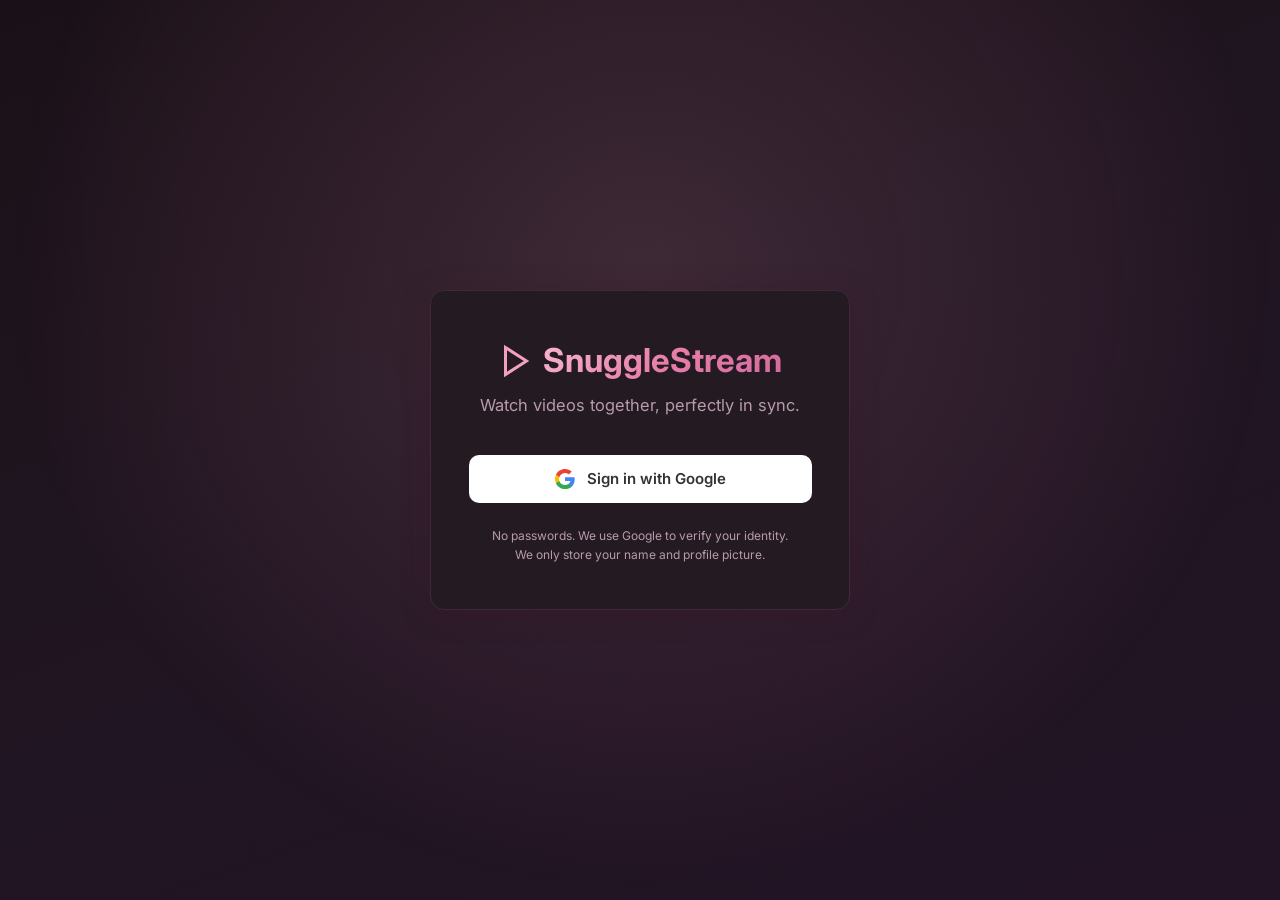
==== templates/login.html @ cc37c567 "added cute animation to background" ====
<!DOCTYPE html>
<html lang="en">
<head>
    <meta charset="UTF-8">
    <meta name="viewport" content="width=device-width, initial-scale=1.0">
    <title>SnuggleStream — Sign In</title>
    <meta name="description" content="Sign in to SnuggleStream to create or join watch parties. Watch videos together with friends, perfectly in sync.">
    <meta name="robots" content="noindex, nofollow">
    <link rel="stylesheet" href="/static/css/style.css">
    <link rel="preconnect" href="https://fonts.googleapis.com">
    <link href="https://fonts.googleapis.com/css2?family=Inter:wght@400;500;600;700&display=swap" rel="stylesheet">
</head>
<body>
    <script src="/static/js/particles.js" defer></script>
    <div class="app">
        <div class="login-wrapper">
            <div class="login-card">
                <div class="logo" style="justify-content: center; margin-bottom: .5rem;">
                    <svg class="logo-icon" viewBox="0 0 24 24" fill="none" stroke="currentColor" stroke-width="2">
                        <polygon points="5 3 19 12 5 21 5 3"></polygon>
                    </svg>
                    <h1>SnuggleStream</h1>
                </div>
                <p class="tagline" style="text-align:center; margin-bottom: 2.5rem;">Watch videos together, perfectly in sync.</p>

                <a href="/auth/login" class="google-btn">
                    <svg viewBox="0 0 24 24" width="22" height="22">
                        <path d="M22.56 12.25c0-.78-.07-1.53-.2-2.25H12v4.26h5.92a5.06 5.06 0 0 1-2.2 3.32v2.77h3.57c2.08-1.92 3.28-4.74 3.28-8.1z" fill="#4285F4"/>
                        <path d="M12 23c2.97 0 5.46-.98 7.28-2.66l-3.57-2.77c-.98.66-2.23 1.06-3.71 1.06-2.86 0-5.29-1.93-6.16-4.53H2.18v2.84C3.99 20.53 7.7 23 12 23z" fill="#34A853"/>
                        <path d="M5.84 14.09c-.22-.66-.35-1.36-.35-2.09s.13-1.43.35-2.09V7.07H2.18C1.43 8.55 1 10.22 1 12s.43 3.45 1.18 4.93l2.85-2.22.81-.62z" fill="#FBBC05"/>
                        <path d="M12 5.38c1.62 0 3.06.56 4.21 1.64l3.15-3.15C17.45 2.09 14.97 1 12 1 7.7 1 3.99 3.47 2.18 7.07l3.66 2.84c.87-2.6 3.3-4.53 6.16-4.53z" fill="#EA4335"/>
                    </svg>
                    <span>Sign in with Google</span>
                </a>

                <p class="login-note">No passwords. We use Google to verify your identity.<br>We only store your name and profile picture.</p>
            </div>
        </div>
    </div>
</body>
</html>
---- static/css/style.css ----
/* ============================================
   SnuggleStream — Global Styles
   ============================================ */
:root {
    --bg:        #1a1118;
    --bg-card:   #241a22;
    --bg-input:  #1e1319;
    --surface:   #2e2129;
    --border:    #3d2a38;
    --text:      #f5eaf0;
    --text-dim:  #b89aad;
    --primary:   #f2a0bf;
    --primary-h: #f7b8d0;
    --accent:    #e87faa;
    --green:     #8edfa8;
    --red:       #f06f7e;
    --radius:    14px;
    --radius-sm: 10px;
    --font:      'Inter', -apple-system, BlinkMacSystemFont, sans-serif;
    --shadow:    0 4px 28px rgba(60,20,40,.4);
}

*, *::before, *::after {
    box-sizing: border-box;
    margin: 0;
    padding: 0;
}

html {
    font-size: 15px;
    scroll-behavior: smooth;
}

body {
    font-family: var(--font);
    background: linear-gradient(160deg, #1a1118 0%, #1f1520 40%, #221425 100%);
    color: var(--text);
    min-height: 100vh;
    line-height: 1.5;
    overflow-x: hidden;
}

.container {
    max-width: 1100px;
    margin: 0 auto;
    padding: 0 1.5rem;
}

a { color: var(--primary-h); text-decoration: none; }
a:hover { text-decoration: underline; }

.app { position: relative; z-index: 1; }

/* ============================================
   Hero
   ============================================ */
.hero {
    position: relative;
    padding: 4rem 0 2.5rem;
    text-align: center;
    overflow: hidden;
}
.hero-bg {
    position: absolute; inset: 0;
    background: radial-gradient(ellipse at 50% 0%, rgba(242,160,191,.2) 0%, rgba(232,127,170,.08) 40%, transparent 70%);
    pointer-events: none;
}
.logo {
    display: flex;
    align-items: center;
    justify-content: center;
    gap: .6rem;
}
.logo-icon {
    width: 36px; height: 36px;
    color: var(--primary);
}
.logo-kitty {
    width: 48px; height: 48px;
    image-rendering: pixelated;
}
.logo-kitty-sm {
    width: 26px; height: 26px;
    image-rendering: pixelated;
}
.logo h1 {
    font-size: 2.2rem;
    font-weight: 700;
    background: linear-gradient(135deg, #f7b8d0, #e87faa, #d4689e);
    -webkit-background-clip: text;
    -webkit-text-fill-color: transparent;
}
.tagline {
    margin-top: .5rem;
    color: var(--text-dim);
    font-size: 1.1rem;
}

/* ============================================
   Cards Grid
   ============================================ */
.main-content {
    padding-bottom: 4rem;
}
.cards-grid {
    display: grid;
    grid-template-columns: 1fr 1fr;
    gap: 2rem;
    margin-top: 1rem;
}
@media (max-width: 768px) {
    .cards-grid { grid-template-columns: 1fr; }
}

.card {
    background: var(--bg-card);
    border: 1px solid var(--border);
    border-radius: var(--radius);
    padding: 2rem;
    box-shadow: var(--shadow);
    transition: border-color .2s;
}
.card {
    transition: border-color .2s, box-shadow .2s;
}
.card:hover {
    border-color: var(--primary);
    box-shadow: 0 4px 24px rgba(242,160,191,.1);
}
.card-header {
    display: flex;
    align-items: center;
    gap: .6rem;
    margin-bottom: .5rem;
}
.card-icon { width: 28px; height: 28px; color: var(--primary); }
.card-header h2 { font-size: 1.35rem; font-weight: 600; }
.card-desc { color: var(--text-dim); margin-bottom: 1.5rem; font-size: .92rem; }

/* ============================================
   Forms
   ============================================ */
.form-group {
    margin-bottom: 1.2rem;
}
.form-group label {
    display: block;
    font-size: .82rem;
    font-weight: 500;
    color: var(--text-dim);
    margin-bottom: .35rem;
    text-transform: uppercase;
    letter-spacing: .04em;
}
.form-group label.toggle-label {
    display: inline-flex;
    text-transform: none;
    letter-spacing: normal;
    font-size: inherit;
    color: inherit;
    margin-bottom: 0;
}
input[type="text"],
input[type="url"],
input[type="number"],
select {
    width: 100%;
    padding: .7rem 1rem;
    background: var(--bg-input);
    border: 1px solid var(--border);
    border-radius: var(--radius-sm);
    color: var(--text);
    font-family: var(--font);
    font-size: .95rem;
    outline: none;
    transition: border-color .2s;
}
input:focus, select:focus {
    border-color: var(--primary);
    box-shadow: 0 0 0 3px rgba(242,160,191,.2);
}
.hint {
    display: block;
    font-size: .78rem;
    color: var(--text-dim);
    margin-top: .3rem;
}

/* Toggle switch */
.toggle-group { margin-bottom: 1.2rem; margin-top: .2rem; }
.toggle-label {
    display: inline-flex;
    align-items: center;
    gap: .7rem;
    cursor: pointer;
    user-select: none;
}
.toggle-label input { display: none; }
.toggle-switch {
    position: relative;
    width: 40px;
    height: 22px;
    background: rgba(184, 154, 173, .35);
    border: 1px solid rgba(184, 154, 173, .45);
    border-radius: 999px;
    transition: background .25s, border-color .25s;
    flex-shrink: 0;
}
.toggle-switch::after {
    content: "";
    position: absolute;
    top: 3px;
    left: 3px;
    width: 16px;
    height: 16px;
    background: var(--text-dim);
    border-radius: 50%;
    transition: transform .25s, background .25s;
}
.toggle-label input:checked + .toggle-switch {
    background: var(--primary);
}
.toggle-label input:checked + .toggle-switch::after {
    transform: translateX(18px);
    background: var(--bg);
}
.toggle-text {
    font-size: .92rem;
    font-weight: 500;
    color: var(--text);
}
.toggle-group .hint {
    margin-left: calc(40px + .6rem);
}

/* Help tooltip */
.help-wrap {
    position: relative;
    display: inline-flex;
    align-items: center;
    gap: .45rem;
}
.help-icon {
    display: inline-flex;
    align-items: center;
    justify-content: center;
    margin-left: .3rem;
    width: 16px;
    min-width: 16px;
    height: 16px;
    border: 1.5px solid var(--primary);
    border-radius: 4px;
    background: transparent;
    color: #fff;
    font-size: .6rem;
    font-weight: 700;
    line-height: 1;
    cursor: help;
    flex-shrink: 0;
    transition: background .2s;
    position: relative;
    top: -1px;
    text-align: center;
    padding: 0;
    vertical-align: middle;
}
.help-icon:hover {
    background: rgba(242,160,191,.15);
}
.help-icon {
    position: relative;
}
.help-tip {
    position: absolute;
    left: calc(100% + 8px);
    top: 50%;
    transform: translateY(-50%) scale(.95);
    background: rgba(36, 26, 34, 0.70);
    backdrop-filter: blur(12px);
    -webkit-backdrop-filter: blur(12px);
    color: var(--text);
    font-size: .78rem;
    font-weight: 400;
    text-transform: none;
    letter-spacing: normal;
    line-height: 1.4;
    padding: .5rem .7rem;
    border-radius: var(--radius-sm);
    border: 1px solid var(--border);
    white-space: nowrap;
    z-index: 100;
    pointer-events: none;
    opacity: 0;
    visibility: hidden;
    transition: opacity .25s ease, transform .25s ease, visibility .25s;
}
.help-icon:hover .help-tip {
    opacity: 1;
    visibility: visible;
    transform: translateY(-50%) scale(1);
}
@media (max-width: 768px) {
    .help-tip {
        left: 0;
        top: calc(100% + 6px);
        transform: translateY(0) scale(.95);
        white-space: normal;
        min-width: 180px;
    }
    .help-icon:hover .help-tip {
        transform: translateY(0) scale(1);
    }
}

/* Source tabs */
.source-tabs, .source-tabs-room {
    display: flex;
    gap: .4rem;
}
.tab {
    flex: 1;
    padding: .55rem .8rem;
    border: 1px solid var(--border);
    border-radius: var(--radius-sm);
    background: transparent;
    color: var(--text-dim);
    font-family: var(--font);
    font-size: .85rem;
    cursor: pointer;
    transition: all .2s;
}
.tab:hover { border-color: var(--primary); color: var(--text); }
.tab.active {
    background: var(--primary);
    border-color: var(--primary);
    color: #fff;
}

/* File drop */
.file-drop {
    border: 2px dashed var(--border);
    border-radius: var(--radius-sm);
    padding: 2rem 1rem;
    text-align: center;
    cursor: pointer;
    transition: border-color .2s, background .2s;
}
.file-drop:hover, .file-drop.dragover {
    border-color: var(--primary);
    background: rgba(242,160,191,.06);
}
.file-drop svg { width: 36px; height: 36px; color: var(--text-dim); margin-bottom: .5rem; }
.file-drop .link { color: var(--primary-h); cursor: pointer; }
.file-info {
    padding: .6rem; background: var(--surface); border-radius: var(--radius-sm);
    font-size: .85rem; margin-top: .5rem;
}

/* Screen share info (home page) */
.screen-share-info {
    display: flex;
    align-items: center;
    gap: .8rem;
    padding: 1rem;
    background: var(--surface);
    border-radius: var(--radius-sm);
    border: 1px solid var(--border);
    color: var(--text-dim);
    font-size: .88rem;
    line-height: 1.5;
}
.screen-share-info svg {
    color: var(--primary);
    flex-shrink: 0;
}

/* Screen share buttons (room page) */
.screen-share-panel {
    display: flex;
    align-items: center;
    gap: .5rem;
}
.btn-screen {
    background: var(--primary);
    color: #fff;
}
.btn-screen:hover {
    filter: brightness(1.15);
}
.btn-stop-screen {
    background: var(--red);
    color: #fff;
}
.btn-stop-screen:hover {
    filter: brightness(1.15);
}

/* ============================================
   Buttons
   ============================================ */
.btn {
    display: inline-flex;
    align-items: center;
    gap: .5rem;
    padding: .75rem 1.5rem;
    border: none;
    border-radius: var(--radius-sm);
    font-family: var(--font);
    font-size: .95rem;
    font-weight: 600;
    cursor: pointer;
    transition: all .2s;
}
.btn svg { width: 18px; height: 18px; }
.btn-primary {
    width: 100%;
    justify-content: center;
    background: linear-gradient(135deg, #f2a0bf, #e87faa, #d4689e);
    color: #fff;
}
.btn-primary:hover { filter: brightness(1.15); transform: translateY(-1px); }
.btn-secondary {
    width: 100%;
    justify-content: center;
    background: var(--surface);
    color: var(--text);
    border: 1px solid var(--border);
}
.btn-secondary:hover { border-color: var(--primary); background: rgba(242,160,191,.1); }
.btn-sm {
    padding: .5rem 1rem;
    font-size: .85rem;
    border-radius: var(--radius-sm);
    background: var(--primary);
    color: #fff;
    flex-shrink: 0;
}
.btn-sm:hover { filter: brightness(1.15); }

/* ============================================
   Active Rooms List
   ============================================ */
.active-rooms {
    margin-top: 2rem;
    border-top: 1px solid var(--border);
    padding-top: 1.2rem;
}
.active-rooms h3 { font-size: .95rem; color: var(--text-dim); margin-bottom: .8rem; }
.active-rooms ul { list-style: none; }
.active-rooms li {
    display: flex;
    align-items: center;
    justify-content: space-between;
    padding: .65rem .8rem;
    background: var(--surface);
    border-radius: var(--radius-sm);
    margin-bottom: .5rem;
    cursor: pointer;
    transition: background .2s;
}
.active-rooms li:hover { background: rgba(242,160,191,.1); }
.room-li-name { font-weight: 500; }
.room-li-meta {
    display: flex; align-items: center; gap: .5rem;
    font-size: .82rem; color: var(--text-dim);
}
.room-li-viewers { color: var(--green); }

/* ============================================
   Footer
   ============================================ */
.footer {
    text-align: center;
    padding: 2rem 0;
    color: var(--text-dim);
    font-size: .85rem;
    border-top: 1px solid var(--border);
}
.footer-row {
    display: flex;
    align-items: center;
    justify-content: space-between;
    gap: 1.5rem;
    flex-wrap: wrap;
}
.footer-link {
    color: var(--text-dim);
    text-decoration: none;
    font-size: .8rem;
    opacity: .7;
    transition: opacity .2s;
}
.footer-link:hover { opacity: 1; }
.footer-row nav {
    display: flex;
    gap: .8rem;
}

/* TOS page */
.hero-sm { padding: 1.2rem 0; }
.hero-sm h1 { font-size: 1.3rem; }
.tos-content { max-width: 740px; padding: 2rem 1.5rem 3rem; }
.tos-content h2 { font-size: 1.6rem; margin-bottom: .3rem; color: var(--text); }
.tos-content h3 { font-size: 1.1rem; margin: 1.8rem 0 .5rem; color: var(--primary); }
.tos-content p { color: var(--text-dim); line-height: 1.7; margin-bottom: .8rem; }
.tos-content ul { color: var(--text-dim); line-height: 1.7; margin: .5rem 0 1rem 1.5rem; }
.tos-content li { margin-bottom: .5rem; }
.tos-updated { font-size: .82rem; opacity: .6; margin-bottom: 1.5rem; }
.tos-back { margin-top: 2.5rem; }
.tos-back a { color: var(--primary); text-decoration: none; }
.tos-back a:hover { text-decoration: underline; }

/* ============================================
   Overlay / Spinner
   ============================================ */
.overlay {
    position: fixed; inset: 0;
    background: rgba(26,17,24,.88);
    display: flex; flex-direction: column;
    align-items: center; justify-content: center;
    z-index: 1000;
}
.spinner {
    width: 44px; height: 44px;
    border: 3px solid var(--border);
    border-top-color: var(--primary);
    border-radius: 50%;
    animation: spin .8s linear infinite;
}
@keyframes spin { to { transform: rotate(360deg); } }
.overlay p { margin-top: 1rem; color: var(--text-dim); }

/* Video loading spinner (in-player) */
.video-loading {
    position: absolute;
    inset: 0;
    display: flex;
    flex-direction: column;
    align-items: center;
    justify-content: center;
    background: var(--bg);
    z-index: 5;
}
.video-loading p {
    margin-top: .75rem;
    color: var(--text-dim);
    font-size: .9rem;
}

/* ============================================
   Room Layout
   ============================================ */
.room-body { overflow: hidden; }
.room-app {
    display: flex;
    flex-direction: column;
    height: 100vh;
    position: relative;
    z-index: 1;
}

/* Room header */
.room-header {
    display: flex;
    align-items: center;
    padding: .6rem 1.2rem;
    background: var(--bg-card);
    border-bottom: 1px solid var(--border);
    gap: 1rem;
    flex-shrink: 0;
}
.room-logo {
    display: flex; align-items: center; gap: .4rem;
    font-weight: 700; font-size: 1rem;
    color: var(--text); text-decoration: none;
}
.room-logo .logo-icon { width: 22px; height: 22px; color: var(--primary); }
.room-info { flex: 1; display: flex; align-items: center; gap: .6rem; }
.room-name { font-weight: 600; font-size: .95rem; }
.room-code-badge {
    padding: .2rem .6rem;
    background: var(--primary);
    color: #fff;
    border-radius: 4px;
    font-size: .75rem;
    font-weight: 700;
    letter-spacing: .12em;
    cursor: pointer;
    transition: filter .2s;
}
.room-code-badge:hover { filter: brightness(1.2); }
.room-viewers {
    display: flex; align-items: center; gap: .3rem;
    color: var(--green); font-weight: 600; font-size: .9rem;
}
.room-viewers svg { width: 18px; height: 18px; }

/* Room Main */
.room-main {
    display: flex;
    flex: 1;
    overflow: hidden;
}
.video-section {
    flex: 1;
    display: flex;
    flex-direction: column;
    overflow-y: auto;
}

/* Video Container */
.video-container {
    position: relative;
    background: #000;
    aspect-ratio: 16/9;
    max-height: 70vh;
    width: 100%;
    display: flex;
    align-items: center;
    justify-content: center;
}
.video-container video {
    width: 100%;
    height: 100%;
    object-fit: contain;
    display: block;
}
.video-empty {
    text-align: center; color: var(--text-dim);
    display: flex; flex-direction: column;
    align-items: center; gap: .6rem;
}
.video-empty svg { width: 52px; height: 52px; opacity: .4; }
.video-empty h3 { font-size: 1.1rem; color: var(--text); }

/* Video Controls */
.video-controls {
    background: var(--bg-card);
    border-top: 1px solid var(--border);
    padding: .4rem 1rem .6rem;
}
.progress-bar {
    position: relative;
    height: 6px;
    background: var(--surface);
    border-radius: 3px;
    cursor: pointer;
    margin-bottom: .5rem;
}
.progress-bar:hover { height: 10px; margin-bottom: .3rem; }
.progress-buffered {
    position: absolute; top: 0; left: 0; height: 100%;
    background: rgba(255,255,255,.08);
    border-radius: 3px;
    pointer-events: none;
}
.progress-filled {
    position: absolute; top: 0; left: 0; height: 100%;
    background: var(--primary);
    border-radius: 3px;
    pointer-events: none;
    width: 0%;
}
.progress-thumb {
    position: absolute; top: 50%;
    width: 14px; height: 14px;
    background: #fff;
    border-radius: 50%;
    transform: translate(-50%, -50%);
    pointer-events: none;
    opacity: 0;
    transition: opacity .15s;
    left: 0%;
}
.progress-bar:hover .progress-thumb { opacity: 1; }
.controls-row {
    display: flex; align-items: center; justify-content: space-between;
}
.controls-left, .controls-right {
    display: flex; align-items: center; gap: .5rem;
}
.ctrl-btn {
    width: 36px; height: 36px;
    display: flex; align-items: center; justify-content: center;
    background: transparent;
    border: none;
    color: var(--text);
    cursor: pointer;
    border-radius: 6px;
    transition: background .15s;
}
.ctrl-btn:hover { background: var(--surface); }
.ctrl-btn svg { width: 20px; height: 20px; }
.volume-group {
    display: flex; align-items: center;
}
.volume-slider {
    width: 80px; accent-color: var(--primary);
}
.time-display {
    font-size: .82rem;
    color: var(--text-dim);
    font-variant-numeric: tabular-nums;
    min-width: 100px;
}
.rate-select {
    width: auto; padding: .3rem .5rem;
    font-size: .82rem; background: var(--surface);
    border: 1px solid var(--border);
    color: var(--text);
}

/* Quality selector */
.quality-selector {
    position: relative;
    display: inline-block;
}
.quality-btn {
    font-size: .75rem;
    font-weight: 600;
    letter-spacing: .03em;
    min-width: 48px;
}
.quality-btn span {
    pointer-events: none;
}
.quality-menu {
    position: absolute;
    bottom: 100%;
    right: 0;
    margin-bottom: 6px;
    background: var(--bg-card);
    border: 1px solid var(--border);
    border-radius: var(--radius-sm);
    overflow: hidden;
    min-width: 90px;
    z-index: 50;
    box-shadow: var(--shadow);
}
.quality-item {
    display: block;
    width: 100%;
    padding: .45rem .8rem;
    font-size: .82rem;
    color: var(--text);
    background: none;
    border: none;
    cursor: pointer;
    text-align: left;
    font-family: var(--font);
}
.quality-item:hover {
    background: var(--surface);
}
.quality-item.active {
    color: var(--primary);
    font-weight: 600;
}

/* Stream settings (cogwheel) */
.stream-settings {
    position: relative;
    display: inline-block;
}
.stream-settings-menu {
    position: absolute;
    bottom: 100%;
    right: 0;
    margin-bottom: 6px;
    background: rgba(36, 26, 34, .92);
    backdrop-filter: blur(12px);
    -webkit-backdrop-filter: blur(12px);
    border: 1px solid var(--border);
    border-radius: var(--radius-sm);
    min-width: 170px;
    z-index: 55;
    box-shadow: var(--shadow);
    padding: .35rem 0;
}
.settings-section {
    padding: .25rem 0;
}
.settings-section + .settings-section {
    border-top: 1px solid var(--border);
}
.settings-label {
    padding: .3rem .8rem;
    font-size: .7rem;
    font-weight: 600;
    color: var(--text-dim);
    text-transform: uppercase;
    letter-spacing: .05em;
}
.settings-item {
    display: block;
    width: 100%;
    padding: .4rem .8rem;
    font-size: .82rem;
    color: var(--text);
    background: none;
    border: none;
    cursor: pointer;
    text-align: left;
    font-family: var(--font);
}
.settings-item:hover {
    background: var(--surface);
}
.settings-item.active {
    color: var(--primary);
    font-weight: 600;
}

/* Source panel in room */
.source-panel-room {
    padding: .8rem 1rem;
    background: var(--bg-card);
    border-top: 1px solid var(--border);
}
.source-tabs-room { margin-bottom: .6rem; }
.source-input {
    display: flex; gap: .5rem; align-items: center;
}
.source-input input[type="url"] {
    flex: 1;
}
.file-drop-sm {
    flex: 1;
    padding: .6rem 1rem;
    border: 1px dashed var(--border);
    border-radius: var(--radius-sm);
    text-align: center;
    font-size: .85rem;
    color: var(--text-dim);
    cursor: pointer;
    transition: border-color .2s;
}
.file-drop-sm:hover { border-color: var(--primary); }
.file-drop-sm .link { color: var(--primary-h); cursor: pointer; }
.upload-progress {
    display: flex; align-items: center; gap: .5rem; margin-top: .5rem;
}
.upload-bar {
    flex: 1; height: 6px; background: var(--surface); border-radius: 3px; overflow: hidden;
}
.upload-bar-fill {
    height: 100%; width: 0%; background: var(--primary); transition: width .3s;
}

/* ============================================
   Chat Sidebar
   ============================================ */
.chat-sidebar {
    width: 320px;
    min-width: 280px;
    display: flex;
    flex-direction: column;
    background: var(--bg-card);
    border-left: 1px solid var(--border);
}
.chat-header {
    padding: .75rem 1rem;
    border-bottom: 1px solid var(--border);
}
.chat-header h3 { font-size: .95rem; font-weight: 600; }
.chat-messages {
    flex: 1;
    overflow-y: auto;
    padding: .75rem;
    display: flex;
    flex-direction: column;
    gap: .5rem;
}
.chat-system {
    text-align: center;
    font-size: .8rem;
    color: var(--text-dim);
    padding: .4rem;
    background: var(--surface);
    border-radius: var(--radius-sm);
}
.chat-msg {
    display: flex; flex-direction: column;
}
.chat-msg-name {
    font-size: .75rem;
    font-weight: 600;
    color: var(--primary-h);
    margin-bottom: .1rem;
}
.chat-msg-text {
    font-size: .88rem;
    word-wrap: break-word;
    overflow-wrap: break-word;
}
.chat-msg-event {
    text-align: center;
    font-size: .78rem;
    color: var(--text-dim);
    font-style: italic;
}
.chat-form {
    padding: .6rem .75rem;
    border-top: 1px solid var(--border);
    display: flex;
    flex-direction: column;
    gap: .4rem;
}
.chat-nickname {
    padding: .4rem .6rem !important;
    font-size: .82rem !important;
}
.chat-input-row {
    display: flex; gap: .4rem;
}
.chat-input-row input {
    flex: 1;
    padding: .55rem .8rem;
    background: var(--bg-input);
    border: 1px solid var(--border);
    border-radius: var(--radius-sm);
    color: var(--text);
    font-family: var(--font);
    font-size: .88rem;
    outline: none;
}
.chat-input-row input:focus { border-color: var(--primary); }
.btn-send {
    padding: .55rem .7rem;
    background: var(--primary);
}
.btn-send svg { width: 16px; height: 16px; }
.btn-gif {
    padding: .4rem .55rem;
    background: transparent;
    border: 1px solid var(--border);
    color: var(--text-dim);
    font-size: .7rem;
    font-weight: 700;
    letter-spacing: .02em;
    border-radius: var(--radius-sm);
    cursor: pointer;
    line-height: 1;
    transition: border-color .15s, color .15s;
}
.btn-gif:hover, .btn-gif.active {
    border-color: var(--primary);
    color: var(--primary);
}

/* GIF Picker */
.gif-picker {
    border-top: 1px solid var(--border);
    background: var(--bg-card);
    display: flex;
    flex-direction: column;
    max-height: 320px;
}
.gif-picker-header {
    display: flex;
    gap: .4rem;
    padding: .5rem .75rem;
    border-bottom: 1px solid var(--border);
}
.gif-picker-header input {
    flex: 1;
    padding: .4rem .6rem;
    background: var(--bg-input);
    border: 1px solid var(--border);
    border-radius: var(--radius-sm);
    color: var(--text);
    font-family: var(--font);
    font-size: .82rem;
    outline: none;
}
.gif-picker-header input:focus { border-color: var(--primary); }
.gif-picker-close {
    background: none;
    border: none;
    color: var(--text-dim);
    font-size: 1.2rem;
    cursor: pointer;
    padding: 0 .3rem;
    line-height: 1;
}
.gif-picker-close:hover { color: var(--text); }
.gif-picker-grid {
    flex: 1;
    overflow-y: auto;
    padding: .5rem;
    display: grid;
    grid-template-columns: repeat(2, 1fr);
    gap: .4rem;
    min-height: 100px;
}
.gif-picker-hint {
    grid-column: 1 / -1;
    text-align: center;
    color: var(--text-dim);
    font-size: .82rem;
    padding: 1.5rem 0;
}
.gif-picker-grid img {
    width: 100%;
    border-radius: var(--radius-sm);
    cursor: pointer;
    transition: transform .1s;
    display: block;
}
.gif-picker-grid img:hover {
    transform: scale(1.04);
}
.gif-picker-footer {
    padding: .3rem .75rem;
    font-size: .68rem;
    color: var(--text-dim);
    text-align: right;
    border-top: 1px solid var(--border);
}

/* Chat GIF messages */
.chat-msg-gif {
    max-width: 200px;
    border-radius: var(--radius-sm);
    margin-top: .2rem;
    display: block;
}

/* ============================================
   Toast
   ============================================ */
.toast-container {
    position: fixed;
    top: 1rem; right: 1rem;
    display: flex; flex-direction: column; gap: .5rem;
    z-index: 2000;
}
.toast {
    padding: .7rem 1.2rem;
    background: var(--surface);
    border: 1px solid var(--border);
    border-radius: var(--radius-sm);
    font-size: .88rem;
    box-shadow: var(--shadow);
    animation: fadeIn .2s ease-out;
    max-width: 340px;
}
.toast.success { border-left: 3px solid var(--green); }
.toast.error { border-left: 3px solid var(--red); }
.toast.info { border-left: 3px solid var(--primary); }
@keyframes fadeIn { from { opacity: 0; transform: translateY(-8px); } }

/* ============================================
   Responsive
   ============================================ */
@media (max-width: 900px) {
    .room-main { flex-direction: column; }
    .chat-sidebar { width: 100%; min-width: 0; max-height: 300px; border-left: none; border-top: 1px solid var(--border); }
    .video-container { max-height: 50vh; }
}

/* Scrollbar */
::-webkit-scrollbar { width: 6px; }
::-webkit-scrollbar-track { background: var(--bg); }
::-webkit-scrollbar-thumb { background: var(--border); border-radius: 3px; }
::-webkit-scrollbar-thumb:hover { background: var(--text-dim); }

/* ============================================
   Login Page
   ============================================ */
.login-wrapper {
    min-height: 100vh;
    display: flex;
    align-items: center;
    justify-content: center;
    background: radial-gradient(ellipse at 50% 30%, rgba(242,160,191,.15) 0%, rgba(232,127,170,.06) 50%, transparent 70%);
}
.login-card {
    background: var(--bg-card);
    border: 1px solid var(--border);
    border-radius: var(--radius);
    padding: 3rem 2.5rem;
    box-shadow: var(--shadow);
    max-width: 420px;
    width: 100%;
}
.google-btn {
    display: flex;
    align-items: center;
    justify-content: center;
    gap: .7rem;
    width: 100%;
    padding: .85rem 1.5rem;
    background: #fff;
    color: #333;
    border: none;
    border-radius: var(--radius-sm);
    font-family: var(--font);
    font-size: 1rem;
    font-weight: 600;
    cursor: pointer;
    text-decoration: none;
    transition: box-shadow .2s, transform .15s;
}
.google-btn:hover {
    box-shadow: 0 2px 12px rgba(0,0,0,.3);
    transform: translateY(-1px);
    text-decoration: none;
}
.login-note {
    text-align: center;
    color: var(--text-dim);
    font-size: .8rem;
    margin-top: 1.5rem;
    line-height: 1.6;
}

/* ============================================
   Auth Overlay (sign-in gate)
   ============================================ */
.auth-overlay {
    position: fixed;
    inset: 0;
    z-index: 4000;
    display: flex;
    align-items: center;
    justify-content: center;
    backdrop-filter: blur(12px);
    -webkit-backdrop-filter: blur(12px);
    background: rgba(26, 17, 24, .7);
    animation: fadeIn .3s ease-out;
}
.auth-card {
    background: var(--bg-card);
    border: 1px solid var(--border);
    border-radius: var(--radius);
    padding: 3rem 2.5rem;
    box-shadow: 0 8px 32px rgba(0,0,0,.5);
    max-width: 420px;
    width: 90%;
}
.app.blurred {
    filter: blur(6px);
    pointer-events: none;
    user-select: none;
}

/* ============================================
   User Bar (Home)
   ============================================ */
.user-bar {
    display: flex;
    align-items: center;
    justify-content: flex-end;
    gap: .8rem;
    margin-bottom: 1rem;
}
.user-info {
    display: flex;
    align-items: center;
    gap: .5rem;
}
.user-avatar {
    width: 32px; height: 32px;
    border-radius: 50%;
    border: 2px solid var(--primary);
}
.user-name {
    font-size: .88rem;
    font-weight: 500;
    color: var(--text);
}
.btn-logout {
    padding: .35rem .8rem;
    font-size: .8rem;
    font-weight: 500;
    border: 1px solid var(--border);
    border-radius: var(--radius-sm);
    color: var(--text-dim);
    text-decoration: none;
    transition: all .2s;
}
.btn-logout:hover {
    border-color: var(--red);
    color: var(--red);
    text-decoration: none;
}
.btn-signin {
    padding: .45rem 1.2rem;
    font-size: .85rem;
    font-weight: 600;
    border: 1px solid var(--primary);
    border-radius: var(--radius-sm);
    color: var(--primary);
    text-decoration: none;
    transition: all .2s;
}
.btn-signin:hover {
    background: var(--primary);
    color: #fff;
    text-decoration: none;
}

/* ============================================
   Content Sections (How It Works, Features, FAQ)
   ============================================ */
.content-section {
    padding: 3rem 1.5rem 1rem;
}
.section-title {
    text-align: center;
    font-size: 1.6rem;
    font-weight: 700;
    margin-bottom: .4rem;
    color: var(--text);
}
.section-subtitle {
    text-align: center;
    color: var(--text-dim);
    font-size: .95rem;
    margin-bottom: 2rem;
}

/* Steps Grid (How It Works) */
.steps-grid {
    display: grid;
    grid-template-columns: repeat(4, 1fr);
    gap: 1.5rem;
}
@media (max-width: 900px) {
    .steps-grid { grid-template-columns: repeat(2, 1fr); }
}
@media (max-width: 520px) {
    .steps-grid { grid-template-columns: 1fr; }
}
.step {
    text-align: center;
    padding: 1.5rem 1rem;
}
.step-number {
    display: inline-flex;
    align-items: center;
    justify-content: center;
    width: 40px;
    height: 40px;
    border-radius: 50%;
    background: linear-gradient(135deg, #f2a0bf, #e87faa);
    color: #fff;
    font-weight: 700;
    font-size: 1.1rem;
    margin-bottom: .75rem;
}
.step h3 {
    font-size: 1.05rem;
    font-weight: 600;
    margin-bottom: .4rem;
    color: var(--text);
}
.step p {
    font-size: .88rem;
    color: var(--text-dim);
    line-height: 1.6;
}

/* Features Grid */
.features-grid {
    display: grid;
    grid-template-columns: repeat(3, 1fr);
    gap: 1.5rem;
}
@media (max-width: 900px) {
    .features-grid { grid-template-columns: repeat(2, 1fr); }
}
@media (max-width: 520px) {
    .features-grid { grid-template-columns: 1fr; }
}
.feature-card {
    background: var(--bg-card);
    border: 1px solid var(--border);
    border-radius: var(--radius);
    padding: 1.5rem;
    transition: border-color .2s, box-shadow .2s;
}
.feature-card:hover {
    border-color: var(--primary);
    box-shadow: 0 4px 24px rgba(242,160,191,.1);
}
.feature-icon {
    width: 32px;
    height: 32px;
    color: var(--primary);
    margin-bottom: .75rem;
}
.feature-card h3 {
    font-size: 1rem;
    font-weight: 600;
    margin-bottom: .4rem;
    color: var(--text);
}
.feature-card p {
    font-size: .86rem;
    color: var(--text-dim);
    line-height: 1.6;
}

/* FAQ */
.faq-list {
    max-width: 740px;
    margin: 0 auto;
}
.faq-item {
    background: var(--bg-card);
    border: 1px solid var(--border);
    border-radius: var(--radius-sm);
    margin-bottom: .6rem;
    transition: border-color .2s;
}
.faq-item[open] {
    border-color: var(--primary);
}
.faq-item summary {
    padding: 1rem 1.2rem;
    font-weight: 600;
    font-size: .95rem;
    cursor: pointer;
    list-style: none;
    display: flex;
    align-items: center;
    justify-content: space-between;
    color: var(--text);
}
.faq-item summary::-webkit-details-marker { display: none; }
.faq-item summary::after {
    content: "+";
    font-size: 1.2rem;
    color: var(--primary);
    transition: transform .2s;
}
.faq-item[open] summary::after {
    content: "−";
}
.faq-item p {
    padding: 0 1.2rem 1rem;
    font-size: .88rem;
    color: var(--text-dim);
    line-height: 1.7;
}

/* User in room header */
.room-user {
    display: flex;
    align-items: center;
    gap: .5rem;
    margin-left: .5rem;
}
.user-avatar-sm {
    width: 26px; height: 26px;
    border-radius: 50%;
    border: 2px solid var(--primary);
}
.btn-logout-sm {
    font-size: .75rem;
    color: var(--text-dim);
    text-decoration: none;
    padding: .2rem .5rem;
    border: 1px solid var(--border);
    border-radius: 4px;
    transition: all .2s;
}
.btn-logout-sm:hover {
    border-color: var(--red);
    color: var(--red);
    text-decoration: none;
}

/* ============================================
   Host Badge
   ============================================ */
.host-badge {
    display: inline-flex;
    align-items: center;
    gap: .3rem;
    padding: .15rem .6rem;
    background: var(--surface);
    border: 1px solid var(--border);
    border-radius: 4px;
    font-size: .75rem;
    font-weight: 600;
    color: var(--text-dim);
    margin-right: .5rem;
}
.host-badge svg { width: 14px; height: 14px; }
.host-badge.is-you {
    background: linear-gradient(135deg, rgba(242,160,191,.2), rgba(232,127,170,.15));
    border-color: var(--accent);
    color: var(--accent);
}

/* Host-disabled controls */
.ctrl-btn.host-disabled,
.progress-bar.host-disabled {
    opacity: .45;
    cursor: not-allowed;
}
.rate-select:disabled {
    opacity: .45;
    cursor: not-allowed;
}

/* ============================================
   Vote Overlay
   ============================================ */
.vote-overlay {
    position: fixed;
    inset: 0;
    background: rgba(26, 17, 24, .9);
    display: flex;
    align-items: center;
    justify-content: center;
    z-index: 3000;
    animation: fadeIn .3s ease-out;
}
.vote-card {
    background: var(--bg-card);
    border: 1px solid var(--border);
    border-radius: var(--radius);
    padding: 2.5rem 2rem;
    box-shadow: 0 8px 32px rgba(0,0,0,.5);
    max-width: 420px;
    width: 90%;
    text-align: center;
}
.vote-card h2 {
    font-size: 1.2rem;
    font-weight: 700;
    margin-bottom: .5rem;
    background: linear-gradient(135deg, #f7b8d0, #e87faa);
    -webkit-background-clip: text;
    -webkit-text-fill-color: transparent;
}
.vote-subtitle {
    color: var(--text-dim);
    font-size: .88rem;
    margin-bottom: 1.5rem;
}
.vote-candidates {
    display: flex;
    flex-direction: column;
    gap: .5rem;
    margin-bottom: 1rem;
}
.vote-btn {
    width: 100%;
    padding: .75rem 1rem;
    background: var(--surface);
    border: 1px solid var(--border);
    border-radius: var(--radius-sm);
    color: var(--text);
    font-family: var(--font);
    font-size: .95rem;
    font-weight: 500;
    cursor: pointer;
    transition: all .2s;
}
.vote-btn:hover:not(:disabled) {
    border-color: var(--primary);
    background: rgba(242, 160, 191, .12);
}
.vote-btn:disabled {
    opacity: .5;
    cursor: not-allowed;
}
.vote-btn.voted {
    background: linear-gradient(135deg, #f2a0bf, #d4689e);
    border-color: var(--primary);
    color: #fff;
    opacity: 1;
}
.vote-hint {
    font-size: .78rem;
    color: var(--text-dim);
    font-style: italic;
}

/* YouTube player sizing */
#youtubePlayer {
    width: 100%;
    height: 100%;
    position: absolute;
    inset: 0;
}
#youtubePlayer iframe {
    width: 100%;
    height: 100%;
}

/* ============================================
   Sidebar Tabs
   ============================================ */
.sidebar-tabs {
    display: flex;
    border-bottom: 1px solid var(--border);
    flex-shrink: 0;
}
.sidebar-tab {
    flex: 1;
    display: flex;
    align-items: center;
    justify-content: center;
    gap: .35rem;
    padding: .65rem .5rem;
    background: transparent;
    border: none;
    border-bottom: 2px solid transparent;
    color: var(--text-dim);
    font-family: var(--font);
    font-size: .82rem;
    font-weight: 500;
    cursor: pointer;
    transition: color .15s, border-color .15s;
}
.sidebar-tab:hover { color: var(--text); }
.sidebar-tab.active {
    color: var(--primary);
    border-bottom-color: var(--primary);
}
.sidebar-tab svg { flex-shrink: 0; }
.people-count {
    background: var(--primary);
    color: #fff;
    font-size: .68rem;
    font-weight: 700;
    padding: .1rem .4rem;
    border-radius: 999px;
    min-width: 18px;
    text-align: center;
    line-height: 1.3;
}

.sidebar-panel {
    display: flex;
    flex-direction: column;
    flex: 1;
    overflow: hidden;
}
.sidebar-panel:not(.active) { display: none; }

/* Chat panel inherits existing styles */
#chatPanel .chat-messages {
    flex: 1;
    overflow-y: auto;
}

/* ============================================
   People Panel — Media Permissions Banner
   ============================================ */
.media-permissions {
    display: flex;
    align-items: center;
    justify-content: space-between;
    gap: .5rem;
    padding: .55rem .75rem;
    background: rgba(242,160,191,.08);
    border-bottom: 1px solid var(--border);
    flex-shrink: 0;
}
.media-perm-text {
    display: flex;
    align-items: center;
    gap: .4rem;
    font-size: .78rem;
    color: var(--text-dim);
}
.media-perm-text svg {
    flex-shrink: 0;
    color: var(--primary);
}
.btn-perm {
    white-space: nowrap;
    font-size: .72rem;
    padding: .3rem .7rem;
    background: var(--primary);
    color: #fff;
    border: none;
    border-radius: var(--radius-sm);
    cursor: pointer;
    transition: opacity .15s;
}
.btn-perm:hover { opacity: .85; }
.media-permissions.granted {
    background: rgba(110,210,140,.1);
}
.media-permissions.granted .media-perm-text svg {
    color: #6ed28c;
}
.media-permissions.granted .media-perm-text {
    color: #6ed28c;
}
.media-permissions.denied {
    background: rgba(240,111,126,.1);
}
.media-permissions.denied .media-perm-text svg {
    color: var(--red);
}
.media-permissions.denied .media-perm-text {
    color: var(--red);
}

/* ============================================
   People Panel — Media Controls
   ============================================ */
.media-controls {
    display: flex;
    gap: .4rem;
    padding: .6rem .75rem;
    border-bottom: 1px solid var(--border);
    flex-shrink: 0;
}
.media-ctrl-btn {
    flex: 1;
    display: flex;
    flex-direction: column;
    align-items: center;
    gap: .2rem;
    padding: .5rem .3rem;
    background: var(--surface);
    border: 1px solid var(--border);
    border-radius: var(--radius-sm);
    color: var(--text-dim);
    font-family: var(--font);
    font-size: .68rem;
    cursor: pointer;
    transition: all .15s;
}
.media-ctrl-btn svg { width: 20px; height: 20px; }
.media-ctrl-btn:hover {
    border-color: var(--primary);
    color: var(--text);
}
.media-ctrl-btn.active {
    background: rgba(242,160,191,.15);
    border-color: var(--primary);
    color: var(--primary);
}

/* ============================================
   Webcam Overlay (top-left of video)
   ============================================ */
.webcam-overlay {
    position: absolute;
    top: 0;
    left: 0;
    z-index: 10;
    display: flex;
    flex-wrap: wrap;
    gap: .35rem;
    padding: .4rem;
    pointer-events: none;
    max-width: 50%;
    max-height: 50%;
    overflow: hidden;
}
.webcam-overlay:empty { display: none; }
.webcam-tile {
    position: relative;
    background: #000;
    border-radius: var(--radius-sm);
    overflow: hidden;
    width: 120px;
    aspect-ratio: 4/3;
    pointer-events: auto;
    box-shadow: 0 2px 8px rgba(0,0,0,.5);
    border: 1px solid rgba(255,255,255,.15);
}
.webcam-tile video {
    width: 100%;
    height: 100%;
    object-fit: cover;
    display: block;
}
.webcam-label {
    position: absolute;
    bottom: 0;
    left: 0;
    right: 0;
    padding: .2rem .4rem;
    background: rgba(0,0,0,.6);
    color: #fff;
    font-size: .68rem;
    text-align: center;
    white-space: nowrap;
    overflow: hidden;
    text-overflow: ellipsis;
}

/* ============================================
   User List
   ============================================ */
.user-list {
    flex: 1;
    overflow-y: auto;
    padding: .5rem .75rem;
}
.user-list-item {
    display: flex;
    align-items: center;
    gap: .5rem;
    padding: .45rem .5rem;
    border-radius: var(--radius-sm);
    transition: background .15s;
}
.user-list-item:hover {
    background: var(--surface);
}
.user-list-item.is-me {
    background: rgba(242,160,191,.06);
}
.user-list-avatar {
    width: 28px;
    height: 28px;
    border-radius: 50%;
    border: 2px solid var(--border);
    flex-shrink: 0;
    object-fit: cover;
}
.user-list-item.is-me .user-list-avatar {
    border-color: var(--primary);
}
.user-list-name {
    flex: 1;
    font-size: .85rem;
    font-weight: 500;
    white-space: nowrap;
    overflow: hidden;
    text-overflow: ellipsis;
}
.user-list-badges {
    display: flex;
    align-items: center;
    gap: .3rem;
    flex-shrink: 0;
}
.user-list-host-badge {
    color: var(--accent);
    display: flex;
    align-items: center;
}
.user-list-mute-btn {
    display: flex;
    align-items: center;
    justify-content: center;
    width: 26px;
    height: 26px;
    background: transparent;
    border: 1px solid var(--border);
    border-radius: 4px;
    color: var(--text-dim);
    cursor: pointer;
    transition: all .15s;
}
.user-list-mute-btn:hover {
    border-color: var(--primary);
    color: var(--text);
}
.user-list-mute-btn.muted {
    background: rgba(240,111,126,.15);
    border-color: var(--red);
    color: var(--red);
}
.user-list-vol-badge {
    font-size: .65rem;
    color: var(--text-dim);
    background: var(--surface);
    padding: .1rem .35rem;
    border-radius: 3px;
    border: 1px solid var(--border);
}

/* ============================================
   User Volume Context Menu
   ============================================ */
.user-ctx-menu {
    position: fixed;
    z-index: 5000;
    background: var(--bg-card);
    border: 1px solid var(--border);
    border-radius: var(--radius);
    box-shadow: 0 8px 24px rgba(0,0,0,.45);
    padding: .5rem;
    min-width: 200px;
    animation: fadeIn .12s ease-out;
}
.user-ctx-header {
    font-size: .82rem;
    font-weight: 600;
    color: var(--text);
    padding: .25rem .4rem .45rem;
    border-bottom: 1px solid var(--border);
    margin-bottom: .4rem;
    white-space: nowrap;
    overflow: hidden;
    text-overflow: ellipsis;
}
.user-ctx-row {
    display: flex;
    align-items: center;
    gap: .45rem;
    padding: .3rem .4rem;
}
.user-ctx-row svg {
    flex-shrink: 0;
    color: var(--text-dim);
}
.user-vol-slider {
    flex: 1;
    -webkit-appearance: none;
    appearance: none;
    height: 4px;
    background: var(--border);
    border-radius: 2px;
    outline: none;
    cursor: pointer;
}
.user-vol-slider::-webkit-slider-thumb {
    -webkit-appearance: none;
    appearance: none;
    width: 14px;
    height: 14px;
    border-radius: 50%;
    background: var(--primary);
    cursor: pointer;
    border: none;
}
.user-vol-slider::-moz-range-thumb {
    width: 14px;
    height: 14px;
    border-radius: 50%;
    background: var(--primary);
    cursor: pointer;
    border: none;
}
#userVolLabel {
    font-size: .72rem;
    color: var(--text-dim);
    min-width: 32px;
    text-align: right;
}
.user-ctx-mute-btn {
    display: block;
    width: 100%;
    padding: .4rem;
    margin-top: .3rem;
    background: var(--surface);
    border: 1px solid var(--border);
    border-radius: var(--radius-sm);
    color: var(--text);
    font-family: var(--font);
    font-size: .78rem;
    cursor: pointer;
    text-align: center;
    transition: all .15s;
}
.user-ctx-mute-btn:hover {
    border-color: var(--primary);
    color: var(--primary);
}
.user-ctx-mute-btn.muted {
    background: rgba(240,111,126,.12);
    border-color: var(--red);
    color: var(--red);
}

/* ============================================
   Countdown Overlay
   ============================================ */
.countdown-overlay {
    position: fixed;
    inset: 0;
    background: rgba(26, 17, 24, .85);
    display: flex;
    align-items: center;
    justify-content: center;
    z-index: 2500;
    animation: fadeIn .3s ease-out;
}
.countdown-card {
    background: var(--bg-card);
    border: 1px solid var(--border);
    border-radius: var(--radius);
    padding: 3rem 2.5rem;
    box-shadow: 0 8px 32px rgba(0,0,0,.5);
    max-width: 420px;
    width: 90%;
    text-align: center;
}
.countdown-card h2 {
    font-size: 1.2rem;
    font-weight: 700;
    margin-bottom: 1rem;
    background: linear-gradient(135deg, #f7b8d0, #e87faa);
    -webkit-background-clip: text;
    -webkit-text-fill-color: transparent;
}
.countdown-time {
    font-size: 3.5rem;
    font-weight: 700;
    font-variant-numeric: tabular-nums;
    color: var(--text);
    letter-spacing: .05em;
    margin-bottom: .75rem;
}
.countdown-subtitle {
    color: var(--text-dim);
    font-size: .88rem;
    margin-bottom: 1.5rem;
}
.btn-cancel-countdown {
    background: var(--red);
    color: #fff;
}
.btn-cancel-countdown:hover { filter: brightness(1.15); }

/* Countdown panel in source tabs */
.countdown-panel {
    display: flex;
    align-items: center;
    gap: .5rem;
}
.countdown-panel input[type="number"] {
    width: 100px;
    padding: .5rem .6rem;
    background: var(--bg-input);
    border: 1px solid var(--border);
    border-radius: var(--radius-sm);
    color: var(--text);
    font-family: var(--font);
    font-size: .88rem;
}

/* ============================================
   Responsive — People panel
   ============================================ */
@media (max-width: 900px) {
    .webcam-tile {
        width: 90px;
    }
}

/* ============================================
   Mini-game (Drinking Game Bot)
   ============================================ */

/* Banner above video */
.minigame-banner {
    display: flex;
    align-items: center;
    gap: .6rem;
    padding: .5rem .8rem;
    background: linear-gradient(135deg, #3d1a35, #2e2129);
    border: 1px solid var(--accent);
    border-radius: var(--radius-sm);
    margin-top: .4rem;
    animation: fadeIn .3s ease-out;
}
.minigame-banner-icon { font-size: 1.2rem; }
.minigame-banner-text {
    flex: 1;
    font-size: .85rem;
    font-weight: 600;
    color: var(--primary-h);
}
.btn-stop-game {
    background: transparent;
    border: 1px solid var(--red);
    color: var(--red);
    cursor: pointer;
    border-radius: 6px;
    padding: .15rem .5rem;
    font-size: .8rem;
    transition: background .2s;
}
.btn-stop-game:hover { background: rgba(240,111,126,.15); }

/* Dice button in chat input */
.btn-game {
    font-size: 1rem;
    padding: .4rem .5rem;
    border-radius: var(--radius-sm);
    cursor: pointer;
    background: var(--bg-input);
    border: 1px solid var(--border);
    color: var(--text);
    transition: border-color .2s, background .2s;
}
.btn-game:hover {
    border-color: var(--accent);
    background: var(--surface);
}

/* Vote cards in chat */
.chat-minigame-card {
    background: var(--surface);
    border: 1px solid var(--border);
    border-radius: var(--radius-sm);
    padding: .6rem .8rem;
    margin: .5rem 0;
    animation: fadeIn .25s ease-out;
}
.minigame-card-header {
    display: flex;
    align-items: center;
    gap: .4rem;
    margin-bottom: .4rem;
}
.minigame-card-icon { font-size: 1.1rem; }
.minigame-card-title {
    flex: 1;
    font-weight: 700;
    font-size: .88rem;
    color: var(--primary-h);
}
.minigame-card-timer {
    font-size: .75rem;
    color: var(--text-dim);
    font-variant-numeric: tabular-nums;
}
.minigame-card-desc {
    font-size: .82rem;
    color: var(--text-dim);
    margin-bottom: .5rem;
}
.minigame-card-actions {
    display: flex;
    gap: .4rem;
}

/* Opt-in yes/no buttons */
.minigame-vote-btn {
    flex: 1;
    padding: .5rem .6rem;
    border-radius: 8px;
    border: 1px solid var(--border);
    background: var(--bg-input);
    color: var(--text);
    font-size: .85rem;
    font-family: var(--font);
    cursor: pointer;
    transition: border-color .2s, background .2s;
}
.minigame-vote-btn:hover:not(:disabled) {
    border-color: var(--primary);
    background: var(--bg-card);
}
.minigame-vote-btn.yes:hover:not(:disabled) { border-color: var(--green); }
.minigame-vote-btn.no:hover:not(:disabled) { border-color: var(--red); }
.minigame-vote-btn:disabled {
    opacity: .5;
    cursor: default;
}

/* Topic vote buttons */
.minigame-topic-list {
    display: flex;
    flex-direction: column;
    gap: .35rem;
}
.minigame-topic-btn {
    width: 100%;
    padding: .5rem .7rem;
    border-radius: 8px;
    border: 1px solid var(--border);
    background: var(--bg-input);
    color: var(--text);
    font-size: .82rem;
    font-family: var(--font);
    text-align: left;
    cursor: pointer;
    transition: border-color .2s, background .2s;
}
.minigame-topic-btn:hover:not(:disabled) {
    border-color: var(--accent);
    background: var(--bg-card);
}
.minigame-topic-btn.voted {
    border-color: var(--primary);
    background: rgba(242, 160, 191, .12);
}
.minigame-topic-btn:disabled {
    opacity: .5;
    cursor: default;
}

/* ============================================
   Background Particles (hearts & flowers)
   ============================================ */
.bg-particles {
    position: fixed;
    inset: 0;
    pointer-events: none;
    z-index: 0;
    overflow: hidden;
}
.bg-particle {
    position: absolute;
    font-size: 1.2rem;
    opacity: 0;
    will-change: transform, opacity;
    animation: floatParticle linear infinite;
}
@keyframes floatParticle {
    0%   { opacity: 0; transform: translate(0, 0) rotate(0deg) scale(.7); }
    8%   { opacity: .45; }
    80%  { opacity: .3; }
    100% { opacity: 0; transform: translate(calc(var(--dx) * 1px), calc(var(--dy) * 1px)) rotate(var(--rot)) scale(.5); }
}
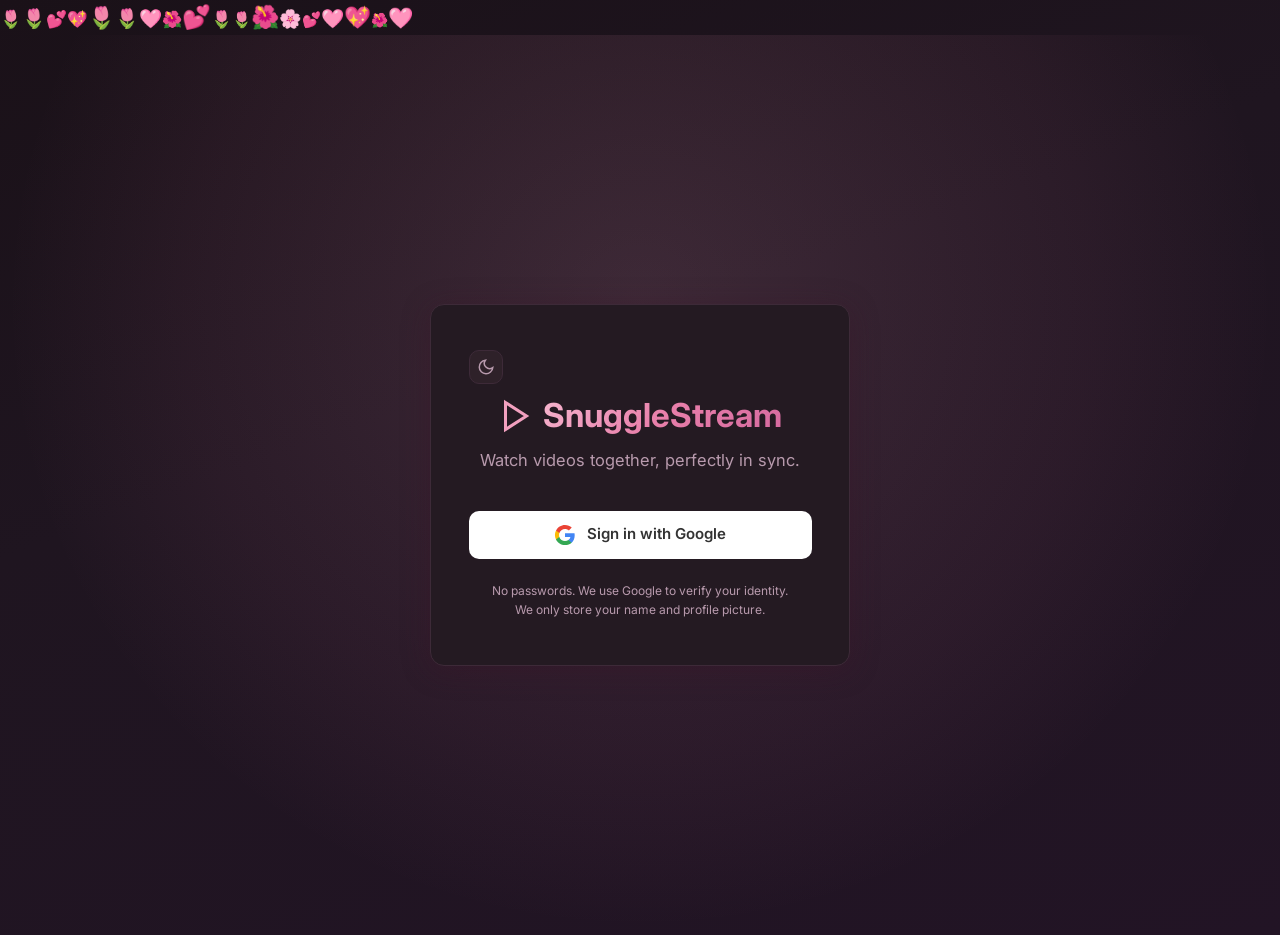
==== commit bef234e5: "Merge branch 'main' into copilot/add-dark-theme-button" ====
--- a/templates/login.html
+++ b/templates/login.html
@@ -6,15 +6,22 @@
     <title>SnuggleStream — Sign In</title>
     <meta name="description" content="Sign in to SnuggleStream to create or join watch parties. Watch videos together with friends, perfectly in sync.">
     <meta name="robots" content="noindex, nofollow">
-    <link rel="stylesheet" href="/static/css/style.css">
+    <link rel="stylesheet" href="/static/css/style.css?v=13">
     <link rel="preconnect" href="https://fonts.googleapis.com">
     <link href="https://fonts.googleapis.com/css2?family=Inter:wght@400;500;600;700&display=swap" rel="stylesheet">
+    <script src="/static/js/theme.js"></script>
 </head>
 <body>
     <script src="/static/js/particles.js" defer></script>
     <div class="app">
         <div class="login-wrapper">
             <div class="login-card">
+                <div style="text-align: right; margin-bottom: .5rem;">
+                    <button class="theme-toggle" title="Toggle dark theme" aria-label="Toggle dark theme">
+                        <svg class="icon-sun" viewBox="0 0 24 24" fill="none" stroke="currentColor" stroke-width="2"><circle cx="12" cy="12" r="5"/><line x1="12" y1="1" x2="12" y2="3"/><line x1="12" y1="21" x2="12" y2="23"/><line x1="4.22" y1="4.22" x2="5.64" y2="5.64"/><line x1="18.36" y1="18.36" x2="19.78" y2="19.78"/><line x1="1" y1="12" x2="3" y2="12"/><line x1="21" y1="12" x2="23" y2="12"/><line x1="4.22" y1="19.78" x2="5.64" y2="18.36"/><line x1="18.36" y1="5.64" x2="19.78" y2="4.22"/></svg>
+                        <svg class="icon-moon" viewBox="0 0 24 24" fill="none" stroke="currentColor" stroke-width="2"><path d="M21 12.79A9 9 0 1 1 11.21 3 7 7 0 0 0 21 12.79z"/></svg>
+                    </button>
+                </div>
                 <div class="logo" style="justify-content: center; margin-bottom: .5rem;">
                     <svg class="logo-icon" viewBox="0 0 24 24" fill="none" stroke="currentColor" stroke-width="2">
                         <polygon points="5 3 19 12 5 21 5 3"></polygon>
--- a/static/css/style.css
+++ b/static/css/style.css
@@ -18,6 +18,76 @@
     --radius-sm: 10px;
     --font:      'Inter', -apple-system, BlinkMacSystemFont, sans-serif;
     --shadow:    0 4px 28px rgba(60,20,40,.4);
+    --body-bg:   linear-gradient(160deg, #1a1118 0%, #1f1520 40%, #221425 100%);
+    --hero-glow: rgba(242,160,191,.2);
+    --hero-glow2: rgba(232,127,170,.08);
+    --login-glow: rgba(242,160,191,.15);
+    --login-glow2: rgba(232,127,170,.06);
+}
+
+/* ============================================
+   Dark Theme Override
+   ============================================ */
+[data-theme="dark"] {
+    --bg:        #111114;
+    --bg-card:   #1a1a1f;
+    --bg-input:  #141417;
+    --surface:   #222228;
+    --border:    #2e2e36;
+    --text:      #e8e8ed;
+    --text-dim:  #8c8c9a;
+    --primary:   #8b9cf7;
+    --primary-h: #a3b1fa;
+    --accent:    #7b8be6;
+    --green:     #6fd89a;
+    --red:       #f06f7e;
+    --shadow:    0 4px 28px rgba(0,0,0,.5);
+    --body-bg:   linear-gradient(160deg, #111114 0%, #131318 40%, #15151b 100%);
+    --hero-glow: rgba(139,156,247,.15);
+    --hero-glow2: rgba(123,139,230,.06);
+    --login-glow: rgba(139,156,247,.12);
+    --login-glow2: rgba(123,139,230,.05);
+}
+[data-theme="dark"] .logo h1 {
+    background: linear-gradient(135deg, #a3b1fa, #7b8be6, #6474d4);
+    -webkit-background-clip: text;
+    -webkit-text-fill-color: transparent;
+}
+[data-theme="dark"] .btn-primary {
+    background: linear-gradient(135deg, #8b9cf7, #7b8be6, #6474d4);
+}
+[data-theme="dark"] .step-number {
+    background: linear-gradient(135deg, #8b9cf7, #7b8be6);
+}
+[data-theme="dark"] .vote-card h2,
+[data-theme="dark"] .countdown-card h2 {
+    background: linear-gradient(135deg, #a3b1fa, #7b8be6);
+    -webkit-background-clip: text;
+    -webkit-text-fill-color: transparent;
+}
+[data-theme="dark"] .vote-btn.voted {
+    background: linear-gradient(135deg, #8b9cf7, #6474d4);
+}
+[data-theme="dark"] .host-badge.is-you {
+    background: linear-gradient(135deg, rgba(139,156,247,.2), rgba(123,139,230,.15));
+    border-color: var(--accent);
+    color: var(--accent);
+}
+[data-theme="dark"] .card:hover,
+[data-theme="dark"] .feature-card:hover {
+    box-shadow: 0 4px 24px rgba(139,156,247,.1);
+}
+[data-theme="dark"] .auth-overlay {
+    background: rgba(17, 17, 20, .7);
+}
+[data-theme="dark"] .overlay {
+    background: rgba(17, 17, 20, .88);
+}
+[data-theme="dark"] .vote-overlay {
+    background: rgba(17, 17, 20, .9);
+}
+[data-theme="dark"] .countdown-overlay {
+    background: rgba(17, 17, 20, .85);
 }
 
 *, *::before, *::after {
@@ -33,7 +103,7 @@
 
 body {
     font-family: var(--font);
-    background: linear-gradient(160deg, #1a1118 0%, #1f1520 40%, #221425 100%);
+    background: var(--body-bg);
     color: var(--text);
     min-height: 100vh;
     line-height: 1.5;
@@ -62,7 +132,7 @@
 }
 .hero-bg {
     position: absolute; inset: 0;
-    background: radial-gradient(ellipse at 50% 0%, rgba(242,160,191,.2) 0%, rgba(232,127,170,.08) 40%, transparent 70%);
+    background: radial-gradient(ellipse at 50% 0%, var(--hero-glow) 0%, var(--hero-glow2) 40%, transparent 70%);
     pointer-events: none;
 }
 .logo {
@@ -1073,7 +1143,7 @@
     display: flex;
     align-items: center;
     justify-content: center;
-    background: radial-gradient(ellipse at 50% 30%, rgba(242,160,191,.15) 0%, rgba(232,127,170,.06) 50%, transparent 70%);
+    background: radial-gradient(ellipse at 50% 30%, var(--login-glow) 0%, var(--login-glow2) 50%, transparent 70%);
 }
 .login-card {
     background: var(--bg-card);
@@ -1947,6 +2017,60 @@
 }
 
 /* ============================================
+   Theme Toggle Button
+   ============================================ */
+.theme-toggle {
+    display: flex;
+    align-items: center;
+    justify-content: center;
+    width: 34px;
+    height: 34px;
+    background: var(--surface);
+    border: 1px solid var(--border);
+    border-radius: var(--radius-sm);
+    color: var(--text-dim);
+    cursor: pointer;
+    transition: border-color .2s, color .2s, background .2s;
+    flex-shrink: 0;
+    padding: 0;
+}
+.theme-toggle:hover {
+    border-color: var(--primary);
+    color: var(--text);
+}
+.theme-toggle svg {
+    width: 18px;
+    height: 18px;
+}
+/* Show moon by default (switch to dark), show sun in dark mode (switch to light) */
+.theme-toggle .icon-sun  { display: none; }
+.theme-toggle .icon-moon { display: block; }
+[data-theme="dark"] .theme-toggle .icon-sun  { display: block; }
+[data-theme="dark"] .theme-toggle .icon-moon { display: none; }
+
+/* ============================================
+   Ambient Mood Glow (Video)
+   ============================================ */
+.video-mood-glow {
+    position: absolute;
+    inset: 0;
+    z-index: 0;
+    border-radius: var(--radius);
+    pointer-events: none;
+    filter: blur(50px) saturate(1.8) brightness(1.2);
+    opacity: 0;
+    transition: opacity .8s ease;
+    background: #000;
+    transform: scale(1.15);
+}
+.video-mood-glow.active {
+    opacity: .5;
+}
+.video-mood-glow canvas {
+    width: 100%;
+    height: 100%;
+    display: block;
+    border-radius: inherit;
    Mini-game (Drinking Game Bot)
    ============================================ */
 
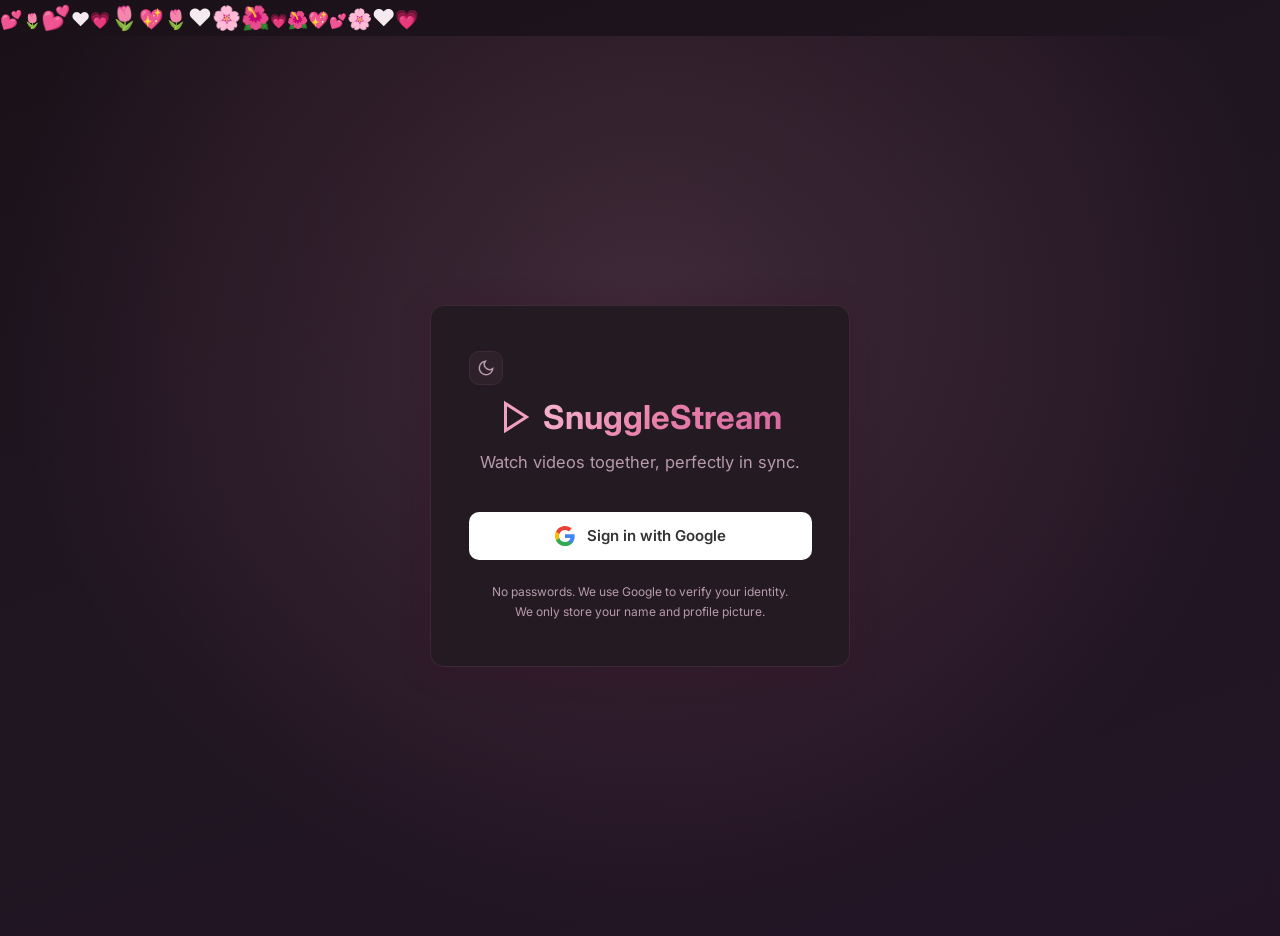
==== commit ec1c5873: "fix 3" ====
--- a/templates/login.html
+++ b/templates/login.html
@@ -6,13 +6,13 @@
     <title>SnuggleStream — Sign In</title>
     <meta name="description" content="Sign in to SnuggleStream to create or join watch parties. Watch videos together with friends, perfectly in sync.">
     <meta name="robots" content="noindex, nofollow">
-    <link rel="stylesheet" href="/static/css/style.css?v=13">
+    <link rel="stylesheet" href="/static/css/style.css?v=14">
     <link rel="preconnect" href="https://fonts.googleapis.com">
     <link href="https://fonts.googleapis.com/css2?family=Inter:wght@400;500;600;700&display=swap" rel="stylesheet">
     <script src="/static/js/theme.js"></script>
 </head>
 <body>
-    <script src="/static/js/particles.js" defer></script>
+    <script src="/static/js/particles.js?v=2" defer></script>
     <div class="app">
         <div class="login-wrapper">
             <div class="login-card">
--- a/static/css/style.css
+++ b/static/css/style.css
@@ -2235,5 +2235,5 @@
     0%   { opacity: 0; transform: translate(0, 0) rotate(0deg) scale(.7); }
     8%   { opacity: .45; }
     80%  { opacity: .3; }
-    100% { opacity: 0; transform: translate(calc(var(--dx) * 1px), calc(var(--dy) * 1px)) rotate(var(--rot)) scale(.5); }
-}
+    100% { opacity: 0; transform: translate(var(--dx), var(--dy)) rotate(var(--rot)) scale(.5); }
+}
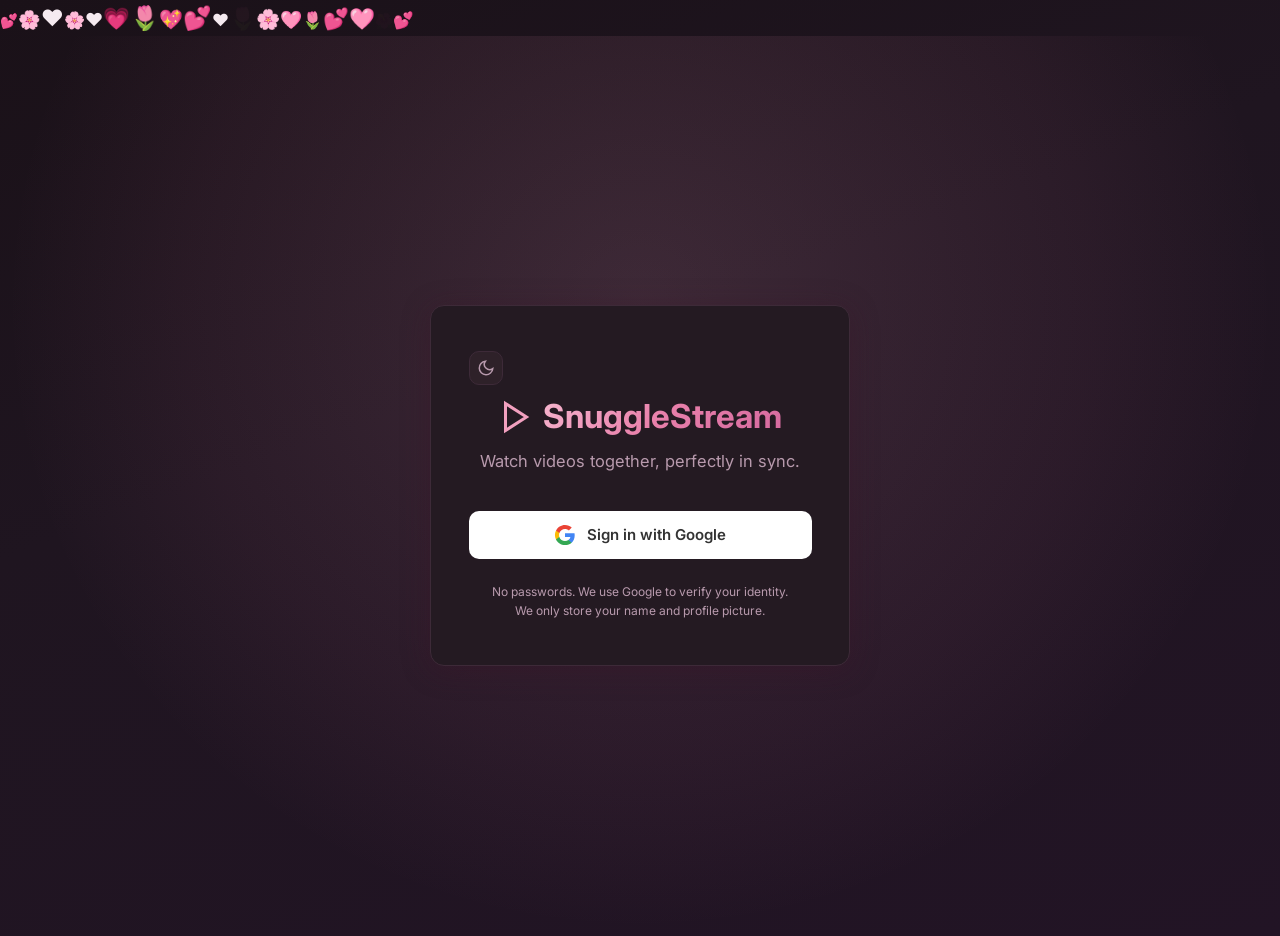
==== commit c5c0f2f0: "fix 4" ====
--- a/templates/login.html
+++ b/templates/login.html
@@ -6,13 +6,13 @@
     <title>SnuggleStream — Sign In</title>
     <meta name="description" content="Sign in to SnuggleStream to create or join watch parties. Watch videos together with friends, perfectly in sync.">
     <meta name="robots" content="noindex, nofollow">
-    <link rel="stylesheet" href="/static/css/style.css?v=14">
+    <link rel="stylesheet" href="/static/css/style.css?v=15">
     <link rel="preconnect" href="https://fonts.googleapis.com">
     <link href="https://fonts.googleapis.com/css2?family=Inter:wght@400;500;600;700&display=swap" rel="stylesheet">
     <script src="/static/js/theme.js"></script>
 </head>
 <body>
-    <script src="/static/js/particles.js?v=2" defer></script>
+    <script src="/static/js/particles.js?v=3" defer></script>
     <div class="app">
         <div class="login-wrapper">
             <div class="login-card">
--- a/static/css/style.css
+++ b/static/css/style.css
@@ -2229,11 +2229,4 @@
     font-size: 1.2rem;
     opacity: 0;
     will-change: transform, opacity;
-    animation: floatParticle linear infinite;
-}
-@keyframes floatParticle {
-    0%   { opacity: 0; transform: translate(0, 0) rotate(0deg) scale(.7); }
-    8%   { opacity: .45; }
-    80%  { opacity: .3; }
-    100% { opacity: 0; transform: translate(var(--dx), var(--dy)) rotate(var(--rot)) scale(.5); }
-}
+}
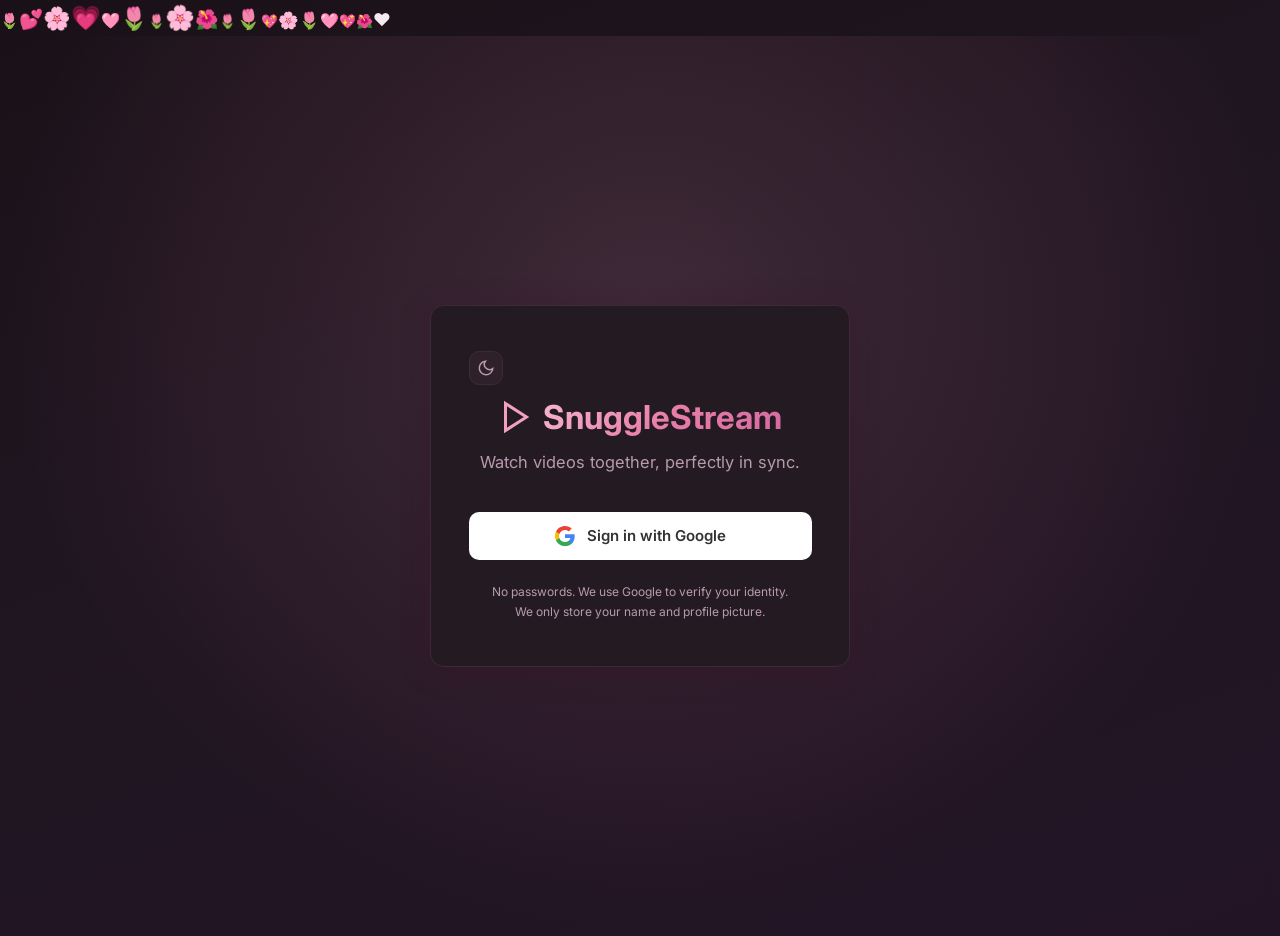
==== commit 20001eec: "fix 5" ====
--- a/templates/login.html
+++ b/templates/login.html
@@ -12,7 +12,7 @@
     <script src="/static/js/theme.js"></script>
 </head>
 <body>
-    <script src="/static/js/particles.js?v=3" defer></script>
+    <script src="/static/js/particles.js?v=4" defer></script>
     <div class="app">
         <div class="login-wrapper">
             <div class="login-card">
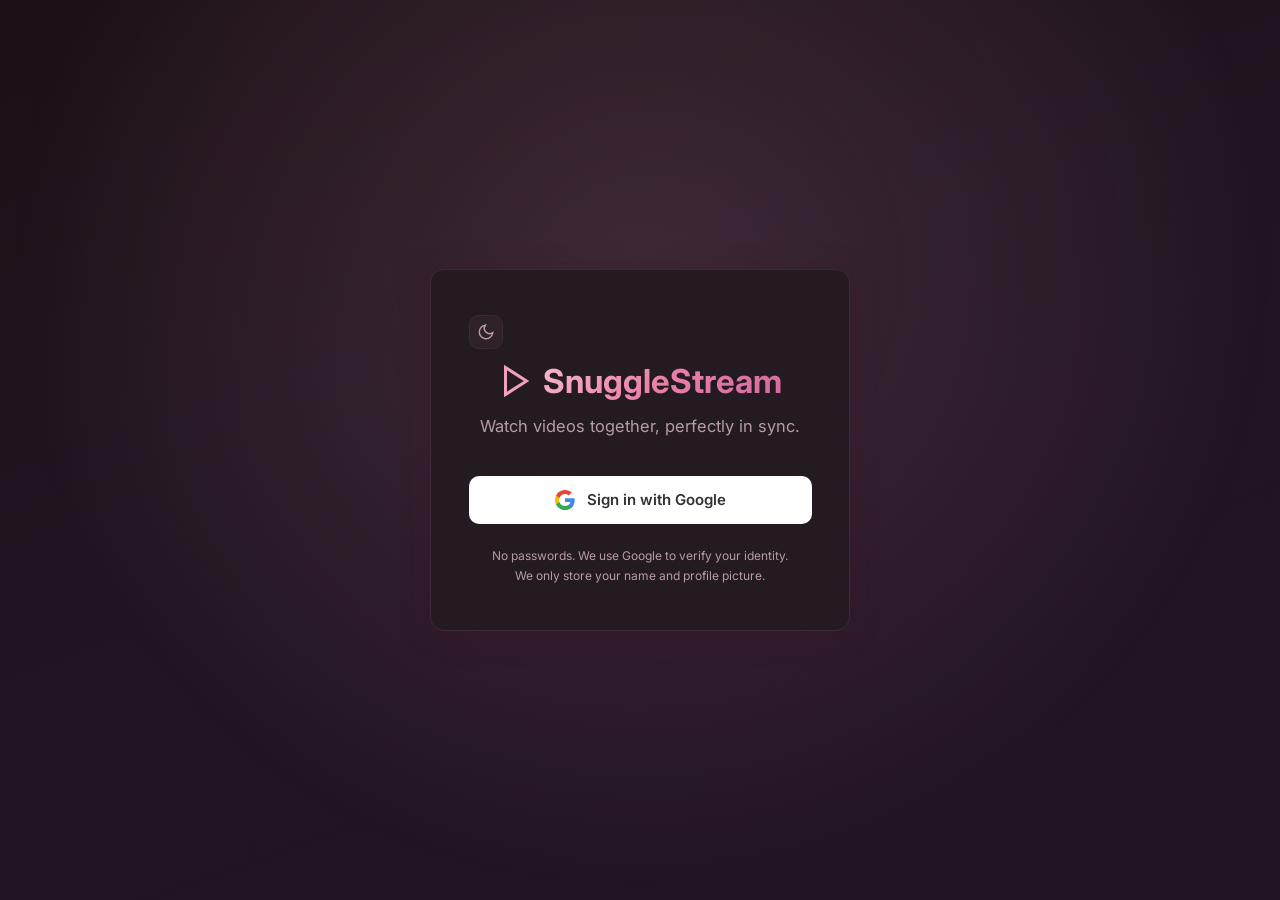
==== commit 3f2818c9: "fix 6" ====
--- a/templates/login.html
+++ b/templates/login.html
@@ -12,7 +12,7 @@
     <script src="/static/js/theme.js"></script>
 </head>
 <body>
-    <script src="/static/js/particles.js?v=4" defer></script>
+    <script src="/static/js/particles.js?v=5" defer></script>
     <div class="app">
         <div class="login-wrapper">
             <div class="login-card">
